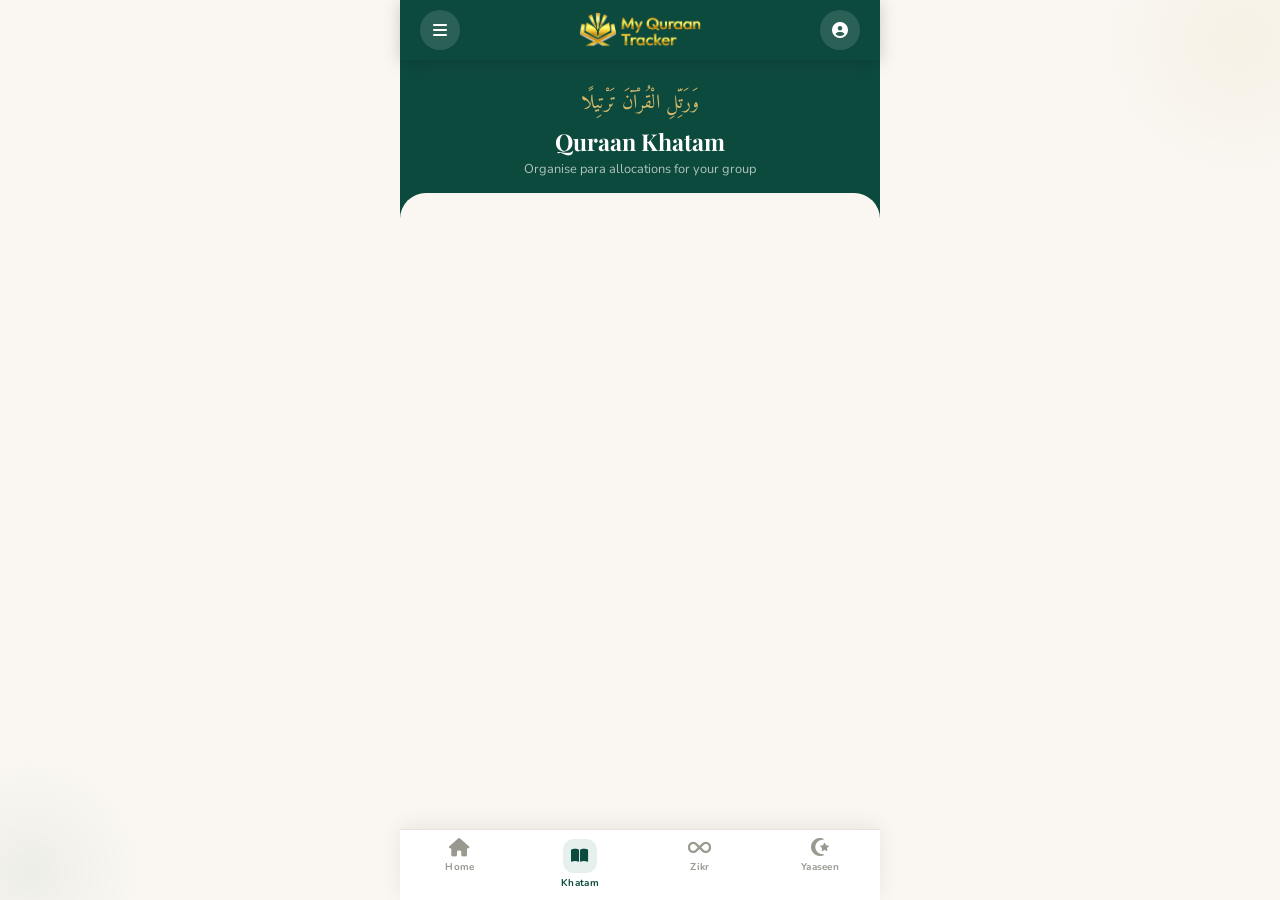
==== quraan.html @ 7904296d "logo change and corrected typos" ====
<!DOCTYPE html>
<html lang="en">
<head>
  <meta charset="UTF-8">
  <title>Quraan Khatam — My Quraan Tracker</title>
  <meta name="viewport" content="width=device-width, initial-scale=1.0, viewport-fit=cover">
  <link rel="stylesheet" href="https://cdnjs.cloudflare.com/ajax/libs/font-awesome/6.5.0/css/all.min.css">
  <link rel="stylesheet" href="style.css">
</head>
<body>

  <header class="app-header">
    <button class="header-btn" onclick="openDrawer()"><i class="fas fa-bars"></i></button>
    <a href="index.html" class="header-logo"><img src="MQT_logo.png" alt="My Quraan Tracker"></a>
    <button class="header-btn"><i class="fas fa-user-circle"></i></button>
  </header>

  <div class="drawer-overlay" id="overlay" onclick="closeDrawer()"></div>
  <nav class="drawer" id="drawer">
    <div class="drawer-head">
      <img src="myquraantracker_logo.png" alt="Logo">
      <button class="drawer-close" onclick="closeDrawer()"><i class="fas fa-times"></i></button>
    </div>
    <div class="drawer-nav">
      <a href="index.html"><span class="nav-icon"><i class="fas fa-home"></i></span> Home</a>
      <a href="quraan.html" class="active"><span class="nav-icon"><i class="fas fa-book-open"></i></span> Quraan Khatam</a>
      <a href="zikr.html"><span class="nav-icon"><i class="fas fa-infinity"></i></span> Zikr Counter</a>
      <a href="yaaseencounts.html"><span class="nav-icon"><i class="fas fa-star-and-crescent"></i></span> Yaaseen Counter</a>
    </div>
    <div class="drawer-footer">For the pleasure of Allah<br>By Olideen Technologies</div>
  </nav>

  <!-- PAGE HERO -->
  <div class="page-hero">
    <div class="page-hero-arabic">وَرَتِّلِ الْقُرْآنَ تَرْتِيلًا</div>
    <h1>Quraan Khatam</h1>
    <p>Organise para allocations for your group</p>
  </div>

  <!-- FORM: Create / Join (shown when no code) -->
  <div id="KhatamFormSection" class="page-body" style="display:none">
    <div class="card fade-up">
      <div class="card-stripe"></div>
      <div class="card-body">
        <div class="card-icon-row">
          <div class="card-icon teal"><i class="fas fa-plus-circle"></i></div>
          <div class="card-title">Start a New Khatam</div>
        </div>
        <p class="card-desc">Give your Khatam a name — for example "For Nani" or "Ramadan 2026" — then share the code with your group.</p>
        <input type="text" id="KhatamDescPage" class="field" placeholder="Name / intention…">
        <button class="btn btn-primary" onclick="createKhatamFromPage()"><i class="fas fa-plus"></i> Create Khatam</button>
        <div class="or-line">already have a code?</div>
        <div class="join-row">
          <input type="text" id="joinCodePage" class="field" placeholder="Enter code…" style="text-transform:uppercase;letter-spacing:0.1em;">
          <button class="btn btn-outline btn-sm" onclick="joinKhatamFromPage()">Join</button>
        </div>
      </div>
    </div>
  </div>

  <!-- Khatam VIEW (shown when code exists) -->
  <div id="KhatamView" class="page-body" style="display:none">

    <!-- Complete Banner -->
    <div id="KhatamComplete" class="success-banner fade-up" style="display:none">
      <div class="arabic">اَلْحَمْدُ لِلَّه</div>
      <h3>Khatam Complete! 🤲</h3>
      <p>May Allah accept it from everyone. Ameen.</p>
    </div>

    <!-- Share Code -->
    <div class="share-box fade-up">
      <div>
        <div style="font-size:0.7rem;font-weight:700;color:var(--text-soft);text-transform:uppercase;letter-spacing:0.08em;margin-bottom:0.2rem;">Share Code</div>
        <div class="share-code" id="KhatamCodeDisplay">------</div>
      </div>
      <button class="copy-btn" onclick="doCopy()">Copy</button>
    </div>

    <!-- Khatam Title -->
    <div class="card fade-up">
      <div class="card-stripe"></div>
      <div class="card-body" style="padding:1rem 1.4rem;">
        <div style="font-size:0.7rem;font-weight:700;color:var(--text-soft);text-transform:uppercase;letter-spacing:0.08em;">Khatam For</div>
        <div id="KhatamTitle" style="font-family:'Playfair Display',serif;font-size:1.25rem;font-weight:700;color:var(--teal);margin:0.2rem 0 0.75rem;"></div>
        <div class="progress-wrap">
          <div class="progress-fill" id="progressFill" style="width:0%"></div>
        </div>
        <div class="progress-meta">
          <span id="progressText">0 of 30 paras done</span>
          <span id="progressPct">0%</span>
        </div>
      </div>
    </div>

    <!-- Your Name -->
    <div class="alert info">
      <i class="fas fa-circle-info"></i>
      <span>Enter your name below, then tap a <strong>green para</strong> to claim it. Once you've read it, tap <strong>Mark Done</strong>.</span>
    </div>
    <input type="text" id="yourName" class="field" placeholder="Your name (to claim a para)…">

    <!-- Paras -->
    <div class="section-label">30 Paras</div>
    <div class="paras-grid" id="parasGrid"></div>

  </div>

  <!-- BOTTOM NAV -->
  <nav class="bottom-nav">
    <a href="index.html"><i class="fas fa-home"></i> Home</a>
    <a href="quraan.html" class="active"><i class="fas fa-book-open"></i> Khatam</a>
    <a href="zikr.html"><i class="fas fa-infinity"></i> Zikr</a>
    <a href="yaaseencounts.html"><i class="fas fa-star-and-crescent"></i> Yaaseen</a>
  </nav>

  <script src="script.js"></script>
  <script>
    function openDrawer()  { document.getElementById('drawer').classList.add('open'); document.getElementById('overlay').classList.add('open'); }
    function closeDrawer() { document.getElementById('drawer').classList.remove('open'); document.getElementById('overlay').classList.remove('open'); }

    function doCopy() {
      const code = document.getElementById('KhatamCodeDisplay').textContent;
      navigator.clipboard.writeText(code);
      const btn = document.querySelector('.copy-btn');
      btn.textContent = '✓ Copied'; setTimeout(() => btn.textContent = 'Copy', 1800);
    }

    window.addEventListener('DOMContentLoaded', initKhatamPage);
  </script>
</body>
</html>
---- style.css ----
/* ============================================================
   MY QURAAN TRACKER — style.css
   Mobile-first · Soft & Elegant · Card-based
   Brand: Deep Teal #0D4A3E + Gold #C9A84C + Warm Cream #FAF7F2
   ============================================================ */

@import url('https://fonts.googleapis.com/css2?family=Playfair+Display:ital,wght@0,400;0,600;0,700;1,400&family=Nunito:wght@400;500;600;700&family=Amiri:wght@400;700&display=swap');

:root {
  --teal:         #0D4A3E;
  --teal-mid:     #1A6B58;
  --teal-soft:    #E6F0ED;
  --gold:         #C9A84C;
  --gold-warm:    #D4B86A;
  --gold-soft:    #F7F0DC;
  --gold-dark:    #9A7A2E;
  --cream:        #FAF7F2;
  --cream-dark:   #F0EBE1;
  --white:        #FFFFFF;
  --text:         #1A1A1A;
  --text-mid:     #555550;
  --text-soft:    #999990;
  --border:       #E8E2D9;
  --shadow-sm:    0 2px 12px rgba(13,74,62,0.08);
  --shadow-md:    0 6px 24px rgba(13,74,62,0.12);
  --radius-sm:    12px;
  --radius-md:    20px;
  --radius-lg:    28px;
}

*, *::before, *::after { box-sizing: border-box; margin: 0; padding: 0; }
html { font-size: 16px; -webkit-text-size-adjust: 100%; }

body {
  font-family: 'Nunito', sans-serif;
  background: var(--cream);
  color: var(--text);
  min-height: 100vh;
  max-width: 480px;
  margin: 0 auto;
  overflow-x: hidden;
}

/* decorative glow blobs */
body::before {
  content: '';
  position: fixed; top: -100px; right: -100px;
  width: 280px; height: 280px; border-radius: 50%;
  background: radial-gradient(circle, rgba(201,168,76,0.07) 0%, transparent 70%);
  pointer-events: none; z-index: 0;
}
body::after {
  content: '';
  position: fixed; bottom: -80px; left: -80px;
  width: 220px; height: 220px; border-radius: 50%;
  background: radial-gradient(circle, rgba(13,74,62,0.05) 0%, transparent 70%);
  pointer-events: none; z-index: 0;
}

/* ── HEADER ── */
.app-header {
  position: sticky; top: 0; z-index: 100;
  background: var(--teal);
  display: flex; align-items: center; justify-content: space-between;
  padding: 0 1.25rem; height: 60px;
  box-shadow: 0 2px 16px rgba(0,0,0,0.18);
}
.header-logo img { height: 36px; object-fit: contain; display: block; }
.header-btn {
  background: rgba(255,255,255,0.12); border: none; color: white;
  width: 40px; height: 40px; border-radius: 50%;
  display: flex; align-items: center; justify-content: center;
  font-size: 1rem; cursor: pointer;
  -webkit-tap-highlight-color: transparent;
}
.header-btn:active { background: rgba(255,255,255,0.22); }

/* ── DRAWER ── */
.drawer-overlay {
  position: fixed; inset: 0; background: rgba(0,0,0,0.45);
  z-index: 200; opacity: 0; pointer-events: none; transition: opacity 0.3s;
}
.drawer-overlay.open { opacity: 1; pointer-events: all; }
.drawer {
  position: fixed; top: 0; left: -100%;
  width: 80%; max-width: 290px; height: 100%;
  background: var(--white); z-index: 300;
  transition: left 0.3s cubic-bezier(0.4,0,0.2,1);
  display: flex; flex-direction: column;
  box-shadow: 4px 0 32px rgba(0,0,0,0.18);
}
.drawer.open { left: 0; }
.drawer-head {
  background: var(--teal); padding: 1.25rem;
  display: flex; align-items: center; justify-content: space-between;
}
.drawer-head img { height: 40px; }
.drawer-close {
  background: rgba(255,255,255,0.15); border: none; color: white;
  width: 34px; height: 34px; border-radius: 50%;
  font-size: 0.95rem; cursor: pointer;
  display: flex; align-items: center; justify-content: center;
}
.drawer-nav { padding: 0.75rem 0; flex: 1; }
.drawer-nav a {
  display: flex; align-items: center; gap: 0.9rem;
  padding: 0.9rem 1.25rem; text-decoration: none;
  color: var(--text); font-size: 0.95rem; font-weight: 600;
  border-left: 3px solid transparent; transition: all 0.2s;
}
.drawer-nav a:active, .drawer-nav a.active {
  background: var(--teal-soft); border-left-color: var(--teal); color: var(--teal);
}
.drawer-nav .nav-icon {
  width: 38px; height: 38px; border-radius: 11px;
  background: var(--cream); display: flex; align-items: center; justify-content: center;
  font-size: 1rem; color: var(--teal);
}
.drawer-footer {
  padding: 1rem 1.25rem; font-size: 0.72rem;
  color: var(--text-soft); border-top: 1px solid var(--border);
}

/* ── HERO ── */
.hero-banner {
  background: linear-gradient(160deg, var(--teal) 0%, #1B7060 100%);
  padding: 2rem 1.5rem 2.75rem; text-align: center; position: relative; overflow: hidden;
}
.hero-banner::after {
  content: ''; position: absolute; bottom: -1px; left: 0; right: 0;
  height: 30px; background: var(--cream); border-radius: 30px 30px 0 0;
}
.hero-arabic {
  font-family: 'Amiri', serif; font-size: 1.45rem;
  color: var(--gold-warm); margin-bottom: 0.7rem; line-height: 1.8;
}
.hero-title {
  font-family: 'Playfair Display', serif; font-size: 1.8rem; font-weight: 700;
  color: white; line-height: 1.2; margin-bottom: 0.5rem;
}
.hero-title em { font-style: italic; color: var(--gold-warm); }
.hero-sub { font-size: 0.85rem; color: rgba(255,255,255,0.7); line-height: 1.6; }

/* ── PAGE BODY ── */
.page-body { padding: 1.5rem 1.25rem 6rem; position: relative; z-index: 1; }

/* ── SECTION LABEL ── */
.section-label {
  font-size: 0.68rem; font-weight: 700; letter-spacing: 0.12em;
  text-transform: uppercase; color: var(--text-soft);
  margin-bottom: 0.7rem; margin-top: 1.75rem; padding-left: 0.2rem;
}

/* ── CARDS ── */
.card {
  background: var(--white); border-radius: var(--radius-lg);
  box-shadow: var(--shadow-sm); overflow: hidden; margin-bottom: 1rem;
  transition: box-shadow 0.25s, transform 0.15s;
  -webkit-tap-highlight-color: transparent; position: relative;
}
.card:active { transform: scale(0.985); }
.card-stripe { height: 5px; background: linear-gradient(90deg, var(--teal), var(--teal-mid)); }
.card-stripe.gold { background: linear-gradient(90deg, var(--gold-dark), var(--gold)); }
.card-body { padding: 1.4rem; }

.card-icon-row { display: flex; align-items: center; gap: 0.9rem; margin-bottom: 0.9rem; }
.card-icon {
  width: 50px; height: 50px; border-radius: 15px;
  display: flex; align-items: center; justify-content: center;
  font-size: 1.3rem; flex-shrink: 0;
}
.card-icon.teal { background: var(--teal-soft); color: var(--teal); }
.card-icon.gold  { background: var(--gold-soft); color: var(--gold-dark); }

.card-title {
  font-family: 'Playfair Display', serif; font-size: 1.2rem; font-weight: 700;
  color: var(--teal); line-height: 1.2;
}
.card-title.gold-text { color: var(--gold-dark); }
.card-desc { font-size: 0.85rem; color: var(--text-mid); line-height: 1.6; margin-bottom: 1.1rem; }

/* ── INPUTS ── */
.field {
  width: 100%; padding: 0.9rem 1.1rem;
  border: 1.5px solid var(--border); border-radius: var(--radius-sm);
  font-family: 'Nunito', sans-serif; font-size: 1rem; color: var(--text);
  background: var(--cream); outline: none;
  transition: border-color 0.2s, box-shadow 0.2s;
  margin-bottom: 0.75rem; -webkit-appearance: none;
}
.field:focus { border-color: var(--teal); box-shadow: 0 0 0 3px rgba(13,74,62,0.1); background: white; }
.field::placeholder { color: var(--text-soft); }

/* ── BUTTONS ── */
.btn {
  display: flex; align-items: center; justify-content: center; gap: 0.5rem;
  width: 100%; padding: 1rem; border: none; border-radius: var(--radius-sm);
  font-family: 'Nunito', sans-serif; font-size: 1rem; font-weight: 700;
  cursor: pointer; transition: transform 0.12s, filter 0.2s;
  -webkit-tap-highlight-color: transparent; text-decoration: none; text-align: center;
}
.btn:active { transform: scale(0.96); }
.btn-primary { background: linear-gradient(135deg, var(--teal), var(--teal-mid)); color: white; box-shadow: 0 4px 16px rgba(13,74,62,0.28); }
.btn-gold    { background: linear-gradient(135deg, var(--gold-dark), var(--gold)); color: white; box-shadow: 0 4px 16px rgba(201,168,76,0.32); }
.btn-outline { background: transparent; color: var(--teal); border: 2px solid var(--teal); }
.btn-outline:active { background: var(--teal-soft); }
.btn-ghost   { background: var(--cream-dark); color: var(--text-mid); font-weight: 600; }
.btn-sm      { padding: 0.65rem 1rem; font-size: 0.85rem; border-radius: 10px; width: auto; }

/* ── OR DIVIDER ── */
.or-line {
  display: flex; align-items: center; gap: 0.75rem;
  margin: 0.9rem 0; color: var(--text-soft); font-size: 0.78rem; font-weight: 600;
}
.or-line::before, .or-line::after { content: ''; flex: 1; height: 1px; background: var(--border); }

/* ── JOIN ROW ── */
.join-row { display: flex; gap: 0.6rem; align-items: center; }
.join-row .field { margin-bottom: 0; flex: 1; }
.join-row .btn   { width: auto; padding: 0.9rem 1.2rem; flex-shrink: 0; }

/* ── PROGRESS ── */
.progress-wrap {
  background: var(--cream-dark); border-radius: 99px; height: 10px; overflow: hidden; margin: 0.5rem 0;
}
.progress-fill {
  height: 100%; border-radius: 99px;
  background: linear-gradient(90deg, var(--teal), var(--teal-mid));
  transition: width 0.6s cubic-bezier(0.4,0,0.2,1);
}
.progress-fill.gold { background: linear-gradient(90deg, var(--gold-dark), var(--gold)); }
.progress-meta {
  display: flex; justify-content: space-between;
  font-size: 0.76rem; color: var(--text-soft); margin-top: 0.3rem;
}

/* ── SHARE BOX ── */
.share-box {
  display: flex; align-items: center; gap: 0.75rem;
  background: var(--teal-soft); border-radius: var(--radius-sm);
  padding: 0.85rem 1rem; margin-bottom: 1rem;
}
.share-code {
  font-family: 'Playfair Display', serif; font-size: 1.55rem; font-weight: 700;
  color: var(--teal); letter-spacing: 0.15em; flex: 1;
}
.copy-btn {
  background: var(--teal); color: white; border: none;
  border-radius: 10px; padding: 0.45rem 0.9rem;
  font-family: 'Nunito', sans-serif; font-size: 0.8rem; font-weight: 700;
  cursor: pointer; white-space: nowrap;
}
.copy-btn:active { filter: brightness(0.85); }

/* ── PARAS GRID ── */
.paras-grid { display: grid; grid-template-columns: repeat(3, 1fr); gap: 0.55rem; margin-top: 0.5rem; }
.para-tile {
  background: var(--white); border-radius: var(--radius-sm); padding: 0.75rem 0.4rem;
  text-align: center; border: 2px solid var(--border);
  transition: all 0.18s; cursor: pointer; -webkit-tap-highlight-color: transparent;
}
.para-tile.available:active { transform: scale(0.93); }
.para-tile.assigned  { border-color: var(--gold);  background: var(--gold-soft); }
.para-tile.completed { border-color: var(--teal);  background: var(--teal-soft); }
.para-tile.unavailable { cursor: default; }
.para-num  { font-family: 'Playfair Display', serif; font-size: 1.35rem; font-weight: 700; color: var(--teal); display: block; line-height: 1; }
.para-name { font-size: 0.56rem; color: var(--text-soft); display: block; margin-top: 0.15rem; line-height: 1.3; }
.para-who  { font-size: 0.63rem; font-weight: 700; color: var(--gold-dark); display: block; margin-top: 0.2rem; }
.para-tick { font-size: 0.85rem; color: var(--teal); display: block; margin-top: 0.15rem; }

/* ── TAP BUTTON ── */
.tap-zone { display: flex; flex-direction: column; align-items: center; padding: 1.25rem 0 1rem; }
.tap-circle {
  width: 136px; height: 136px; border-radius: 50%;
  background: linear-gradient(145deg, var(--teal-mid), var(--teal)); color: white; border: none;
  display: flex; flex-direction: column; align-items: center; justify-content: center;
  gap: 0.2rem; font-family: 'Nunito', sans-serif; font-size: 0.8rem; font-weight: 700;
  cursor: pointer; box-shadow: 0 8px 28px rgba(13,74,62,0.35);
  transition: transform 0.1s, box-shadow 0.1s; -webkit-tap-highlight-color: transparent;
  text-transform: uppercase; letter-spacing: 0.05em;
}
.tap-circle i { font-size: 2rem; }
.tap-circle:active { transform: scale(0.9); box-shadow: 0 4px 14px rgba(13,74,62,0.22); }
.tap-circle.gold-tap { background: linear-gradient(145deg, var(--gold), var(--gold-dark)); box-shadow: 0 8px 28px rgba(201,168,76,0.38); }
.tap-circle.gold-tap:active { box-shadow: 0 4px 14px rgba(201,168,76,0.22); }

.big-number {
  font-family: 'Playfair Display', serif; font-size: 4.5rem; font-weight: 700;
  color: var(--teal); line-height: 1; text-align: center; margin-bottom: 0.2rem;
}
.big-number.gold-num { color: var(--gold-dark); }

/* ── STAT PILLS ── */
.stat-row { display: grid; grid-template-columns: 1fr 1fr; gap: 0.75rem; margin: 0.9rem 0; }
.stat-pill { background: var(--cream-dark); border-radius: var(--radius-sm); padding: 0.85rem; text-align: center; }
.stat-pill.teal-pill { background: var(--teal-soft); }
.stat-pill.gold-pill  { background: var(--gold-soft); }
.stat-val { font-family: 'Playfair Display', serif; font-size: 1.55rem; font-weight: 700; color: var(--teal); display: block; }
.stat-val.gold-val { color: var(--gold-dark); }
.stat-lbl { font-size: 0.68rem; color: var(--text-soft); font-weight: 700; text-transform: uppercase; letter-spacing: 0.05em; }

/* ── CONTRIBUTIONS ── */
.contrib-item {
  display: flex; justify-content: space-between; align-items: center;
  padding: 0.8rem 0; border-bottom: 1px solid var(--border); font-size: 0.88rem;
}
.contrib-item:last-child { border-bottom: none; }
.contrib-name { font-weight: 700; color: var(--teal); }
.contrib-count {
  font-family: 'Playfair Display', serif; font-size: 1.05rem; font-weight: 700;
  color: var(--gold-dark); background: var(--gold-soft); padding: 0.18rem 0.7rem; border-radius: 99px;
}

/* ── SUCCESS BANNER ── */
.success-banner {
  background: linear-gradient(135deg, var(--teal), var(--teal-mid));
  border-radius: var(--radius-md); padding: 1.25rem 1.5rem; text-align: center; color: white; margin-bottom: 1rem;
}
.success-banner .arabic { font-family: 'Amiri', serif; font-size: 1.25rem; color: var(--gold-warm); }
.success-banner h3 { font-family: 'Playfair Display', serif; font-size: 1.05rem; margin: 0.25rem 0 0.15rem; }
.success-banner p  { font-size: 0.8rem; opacity: 0.8; }

/* ── PAGE HERO ── */
.page-hero {
  background: var(--teal); padding: 1.6rem 1.5rem 2.5rem;
  text-align: center; position: relative;
}
.page-hero::after {
  content: ''; position: absolute; bottom: -1px; left: 0; right: 0;
  height: 26px; background: var(--cream); border-radius: 26px 26px 0 0;
}
.page-hero-arabic { font-family: 'Amiri', serif; font-size: 1.25rem; color: var(--gold-warm); margin-bottom: 0.35rem; }
.page-hero h1 { font-family: 'Playfair Display', serif; font-size: 1.45rem; font-weight: 700; color: white; margin-bottom: 0.2rem; }
.page-hero p { font-size: 0.8rem; color: rgba(255,255,255,0.67); }

/* ── BOTTOM NAV ── */
.bottom-nav {
  position: fixed; bottom: 0; left: 50%; transform: translateX(-50%);
  width: 100%; max-width: 480px;
  background: white; border-top: 1px solid var(--border);
  display: flex; z-index: 90; box-shadow: 0 -4px 20px rgba(0,0,0,0.07);
  padding-bottom: env(safe-area-inset-bottom);
}
.bottom-nav a {
  flex: 1; display: flex; flex-direction: column; align-items: center;
  padding: 0.55rem 0.5rem 0.65rem; text-decoration: none;
  color: var(--text-soft); font-size: 0.62rem; font-weight: 700;
  gap: 0.18rem; -webkit-tap-highlight-color: transparent; letter-spacing: 0.03em;
}
.bottom-nav a i { font-size: 1.15rem; }
.bottom-nav a.active { color: var(--teal); }
.bottom-nav a.active i {
  background: var(--teal-soft); width: 34px; height: 34px;
  border-radius: 11px; display: flex; align-items: center; justify-content: center; font-size: 0.95rem;
}

/* ── Khatam LIST ROWS ── */
.Khatam-row {
  display: flex; align-items: center; gap: 0.9rem;
  padding: 1rem; background: var(--white); border-radius: var(--radius-md);
  box-shadow: var(--shadow-sm); margin-bottom: 0.75rem;
  text-decoration: none; color: inherit; -webkit-tap-highlight-color: transparent;
  transition: transform 0.15s;
}
.Khatam-row:active { transform: scale(0.97); }
.Khatam-row-icon {
  width: 46px; height: 46px; border-radius: 13px;
  background: var(--teal-soft); display: flex; align-items: center;
  justify-content: center; font-size: 1.2rem; color: var(--teal); flex-shrink: 0;
}
.Khatam-row-info { flex: 1; min-width: 0; }
.Khatam-row-name { font-weight: 700; color: var(--text); font-size: 0.92rem; white-space: nowrap; overflow: hidden; text-overflow: ellipsis; }
.Khatam-row-meta { font-size: 0.72rem; color: var(--text-soft); margin-top: 0.12rem; }
.Khatam-row-pct  { font-family: 'Playfair Display', serif; font-size: 1.05rem; font-weight: 700; color: var(--teal); flex-shrink: 0; }

/* ── ALERT ── */
.alert {
  border-radius: var(--radius-sm); padding: 0.8rem 1rem;
  font-size: 0.83rem; margin-bottom: 1rem;
  display: flex; gap: 0.6rem; align-items: flex-start; line-height: 1.5;
}
.alert i { margin-top: 0.1rem; flex-shrink: 0; }
.alert.info { background: var(--teal-soft); color: var(--teal); }
.alert.warn { background: var(--gold-soft); color: var(--gold-dark); }
.alert.done { background: #E6F4EA; color: #2D6A4F; }

/* ── EMPTY STATE ── */
.empty-state { text-align: center; padding: 2rem 1rem; color: var(--text-soft); }
.empty-state i { font-size: 2.2rem; margin-bottom: 0.6rem; color: var(--border); display: block; }
.empty-state p { font-size: 0.85rem; }

/* ── ANIMATIONS ── */
@keyframes fadeUp {
  from { opacity: 0; transform: translateY(16px); }
  to   { opacity: 1; transform: translateY(0); }
}
.fade-up   { animation: fadeUp 0.38s ease both; }
.fade-up-2 { animation: fadeUp 0.38s 0.08s ease both; }
.fade-up-3 { animation: fadeUp 0.38s 0.16s ease both; }

@keyframes pop {
  0%  { transform: scale(1); }
  40% { transform: scale(1.08); }
  100%{ transform: scale(1); }
}
.pop { animation: pop 0.22s ease; }

/* ── UTILITY ── */
.mt-1 { margin-top: 1rem; } .mt-2 { margin-top: 2rem; } .mb-1 { margin-bottom: 1rem; }
.text-center { text-align: center; } .text-soft { color: var(--text-soft); font-size: 0.83rem; }
.fw-bold { font-weight: 700; } .gold-text { color: var(--gold-dark); } .teal-text { color: var(--teal); }
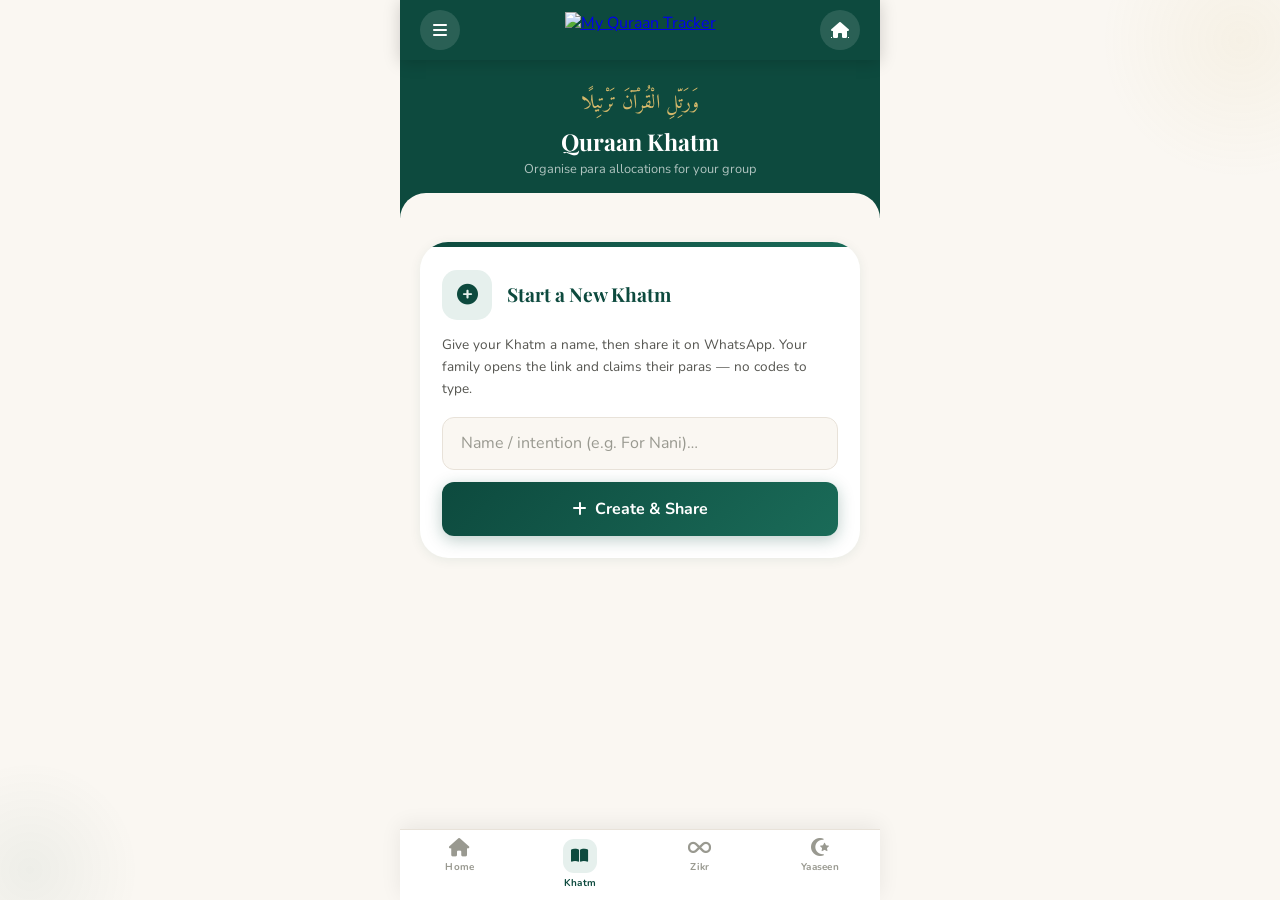
==== commit 5a2aac8f: "whatsapp link database" ====
--- a/quraan.html
+++ b/quraan.html
@@ -2,7 +2,7 @@
 <html lang="en">
 <head>
   <meta charset="UTF-8">
-  <title>Quraan Khatam — My Quraan Tracker</title>
+  <title>Quraan Khatm — My Quraan Tracker</title>
   <meta name="viewport" content="width=device-width, initial-scale=1.0, viewport-fit=cover">
   <link rel="stylesheet" href="https://cdnjs.cloudflare.com/ajax/libs/font-awesome/6.5.0/css/all.min.css">
   <link rel="stylesheet" href="style.css">
@@ -11,8 +11,8 @@
 
   <header class="app-header">
     <button class="header-btn" onclick="openDrawer()"><i class="fas fa-bars"></i></button>
-    <a href="index.html" class="header-logo"><img src="MQT_logo.png" alt="My Quraan Tracker"></a>
-    <button class="header-btn"><i class="fas fa-user-circle"></i></button>
+    <a href="index.html" class="header-logo"><img src="myquraantracker_logo.png" alt="My Quraan Tracker"></a>
+    <a href="index.html" class="header-btn"><i class="fas fa-home"></i></a>
   </header>
 
   <div class="drawer-overlay" id="overlay" onclick="closeDrawer()"></div>
@@ -23,66 +23,52 @@
     </div>
     <div class="drawer-nav">
       <a href="index.html"><span class="nav-icon"><i class="fas fa-home"></i></span> Home</a>
-      <a href="quraan.html" class="active"><span class="nav-icon"><i class="fas fa-book-open"></i></span> Quraan Khatam</a>
+      <a href="quraan.html" class="active"><span class="nav-icon"><i class="fas fa-book-open"></i></span> Quraan Khatm</a>
       <a href="zikr.html"><span class="nav-icon"><i class="fas fa-infinity"></i></span> Zikr Counter</a>
       <a href="yaaseencounts.html"><span class="nav-icon"><i class="fas fa-star-and-crescent"></i></span> Yaaseen Counter</a>
     </div>
     <div class="drawer-footer">For the pleasure of Allah<br>By Olideen Technologies</div>
   </nav>
 
-  <!-- PAGE HERO -->
   <div class="page-hero">
     <div class="page-hero-arabic">وَرَتِّلِ الْقُرْآنَ تَرْتِيلًا</div>
-    <h1>Quraan Khatam</h1>
+    <h1>Quraan Khatm</h1>
     <p>Organise para allocations for your group</p>
   </div>
 
-  <!-- FORM: Create / Join (shown when no code) -->
-  <div id="KhatamFormSection" class="page-body" style="display:none">
+  <!-- CREATE / OPEN FORM -->
+  <div id="khatmFormSection" class="page-body" style="display:none">
     <div class="card fade-up">
       <div class="card-stripe"></div>
       <div class="card-body">
         <div class="card-icon-row">
           <div class="card-icon teal"><i class="fas fa-plus-circle"></i></div>
-          <div class="card-title">Start a New Khatam</div>
+          <div class="card-title">Start a New Khatm</div>
         </div>
-        <p class="card-desc">Give your Khatam a name — for example "For Nani" or "Ramadan 2026" — then share the code with your group.</p>
-        <input type="text" id="KhatamDescPage" class="field" placeholder="Name / intention…">
-        <button class="btn btn-primary" onclick="createKhatamFromPage()"><i class="fas fa-plus"></i> Create Khatam</button>
-        <div class="or-line">already have a code?</div>
-        <div class="join-row">
-          <input type="text" id="joinCodePage" class="field" placeholder="Enter code…" style="text-transform:uppercase;letter-spacing:0.1em;">
-          <button class="btn btn-outline btn-sm" onclick="joinKhatamFromPage()">Join</button>
-        </div>
+        <p class="card-desc">Give your Khatm a name, then share it on WhatsApp. Your family opens the link and claims their paras — no codes to type.</p>
+        <input type="text" id="khatmDescPage" class="field" placeholder="Name / intention (e.g. For Nani)…">
+        <button class="btn btn-primary" onclick="createKhatmFromPage()"><i class="fas fa-plus"></i> Create & Share</button>
       </div>
     </div>
   </div>
 
-  <!-- Khatam VIEW (shown when code exists) -->
-  <div id="KhatamView" class="page-body" style="display:none">
+  <!-- KHATM VIEW -->
+  <div id="khatmView" class="page-body" style="display:none">
 
     <!-- Complete Banner -->
-    <div id="KhatamComplete" class="success-banner fade-up" style="display:none">
+    <div id="khatmComplete" class="success-banner fade-up" style="display:none">
       <div class="arabic">اَلْحَمْدُ لِلَّه</div>
-      <h3>Khatam Complete! 🤲</h3>
+      <h3>Khatm Complete! 🤲</h3>
       <p>May Allah accept it from everyone. Ameen.</p>
     </div>
 
-    <!-- Share Code -->
-    <div class="share-box fade-up">
-      <div>
-        <div style="font-size:0.7rem;font-weight:700;color:var(--text-soft);text-transform:uppercase;letter-spacing:0.08em;margin-bottom:0.2rem;">Share Code</div>
-        <div class="share-code" id="KhatamCodeDisplay">------</div>
-      </div>
-      <button class="copy-btn" onclick="doCopy()">Copy</button>
-    </div>
-
-    <!-- Khatam Title -->
+    <!-- Khatm info + share -->
     <div class="card fade-up">
       <div class="card-stripe"></div>
-      <div class="card-body" style="padding:1rem 1.4rem;">
-        <div style="font-size:0.7rem;font-weight:700;color:var(--text-soft);text-transform:uppercase;letter-spacing:0.08em;">Khatam For</div>
-        <div id="KhatamTitle" style="font-family:'Playfair Display',serif;font-size:1.25rem;font-weight:700;color:var(--teal);margin:0.2rem 0 0.75rem;"></div>
+      <div class="card-body">
+        <div style="font-size:0.68rem;font-weight:700;color:var(--text-soft);text-transform:uppercase;letter-spacing:0.08em;margin-bottom:0.2rem;">Khatm For</div>
+        <div id="khatmTitle" style="font-family:'Playfair Display',serif;font-size:1.25rem;font-weight:700;color:var(--teal);margin-bottom:0.85rem;"></div>
+
         <div class="progress-wrap">
           <div class="progress-fill" id="progressFill" style="width:0%"></div>
         </div>
@@ -90,43 +76,51 @@
           <span id="progressText">0 of 30 paras done</span>
           <span id="progressPct">0%</span>
         </div>
+
+        <!-- WhatsApp share -->
+        <div style="display:flex;gap:0.6rem;margin-top:1rem;">
+          <button class="btn btn-primary" style="flex:1;background:#25D366;" onclick="shareKhatmWhatsApp()">
+            <i class="fab fa-whatsapp"></i> Share on WhatsApp
+          </button>
+          <button id="copyLinkBtn" class="btn btn-ghost btn-sm" onclick="copyKhatmLink()" style="flex-shrink:0;">
+            Copy Link
+          </button>
+        </div>
+        <p style="font-size:0.73rem;color:var(--text-soft);margin-top:0.5rem;text-align:center;">
+          After updating the Khatm, share again so everyone sees the latest version.
+        </p>
       </div>
     </div>
 
-    <!-- Your Name -->
+    <!-- Name input -->
     <div class="alert info">
       <i class="fas fa-circle-info"></i>
-      <span>Enter your name below, then tap a <strong>green para</strong> to claim it. Once you've read it, tap <strong>Mark Done</strong>.</span>
+      <span>Enter your name, then tap a <strong>green para</strong> to claim it. Once done, tap it again to mark complete.</span>
     </div>
-    <input type="text" id="yourName" class="field" placeholder="Your name (to claim a para)…">
+    <input type="text" id="yourName" class="field" placeholder="Your name…">
 
-    <!-- Paras -->
-    <div class="section-label">30 Paras</div>
+    <div class="section-label">30 Paras — tap to claim yours</div>
     <div class="paras-grid" id="parasGrid"></div>
+
+    <!-- Share update button at bottom -->
+    <div style="margin-top:1.5rem;">
+      <button class="btn" style="background:#25D366;color:white;" onclick="shareKhatmWhatsApp()">
+        <i class="fab fa-whatsapp"></i> Share Updated Khatm
+      </button>
+    </div>
 
   </div>
 
-  <!-- BOTTOM NAV -->
   <nav class="bottom-nav">
     <a href="index.html"><i class="fas fa-home"></i> Home</a>
-    <a href="quraan.html" class="active"><i class="fas fa-book-open"></i> Khatam</a>
+    <a href="quraan.html" class="active"><i class="fas fa-book-open"></i> Khatm</a>
     <a href="zikr.html"><i class="fas fa-infinity"></i> Zikr</a>
     <a href="yaaseencounts.html"><i class="fas fa-star-and-crescent"></i> Yaaseen</a>
   </nav>
 
   <script src="script.js"></script>
   <script>
-    function openDrawer()  { document.getElementById('drawer').classList.add('open'); document.getElementById('overlay').classList.add('open'); }
-    function closeDrawer() { document.getElementById('drawer').classList.remove('open'); document.getElementById('overlay').classList.remove('open'); }
-
-    function doCopy() {
-      const code = document.getElementById('KhatamCodeDisplay').textContent;
-      navigator.clipboard.writeText(code);
-      const btn = document.querySelector('.copy-btn');
-      btn.textContent = '✓ Copied'; setTimeout(() => btn.textContent = 'Copy', 1800);
-    }
-
-    window.addEventListener('DOMContentLoaded', initKhatamPage);
+    window.addEventListener('DOMContentLoaded', initKhatmPage);
   </script>
 </body>
 </html>
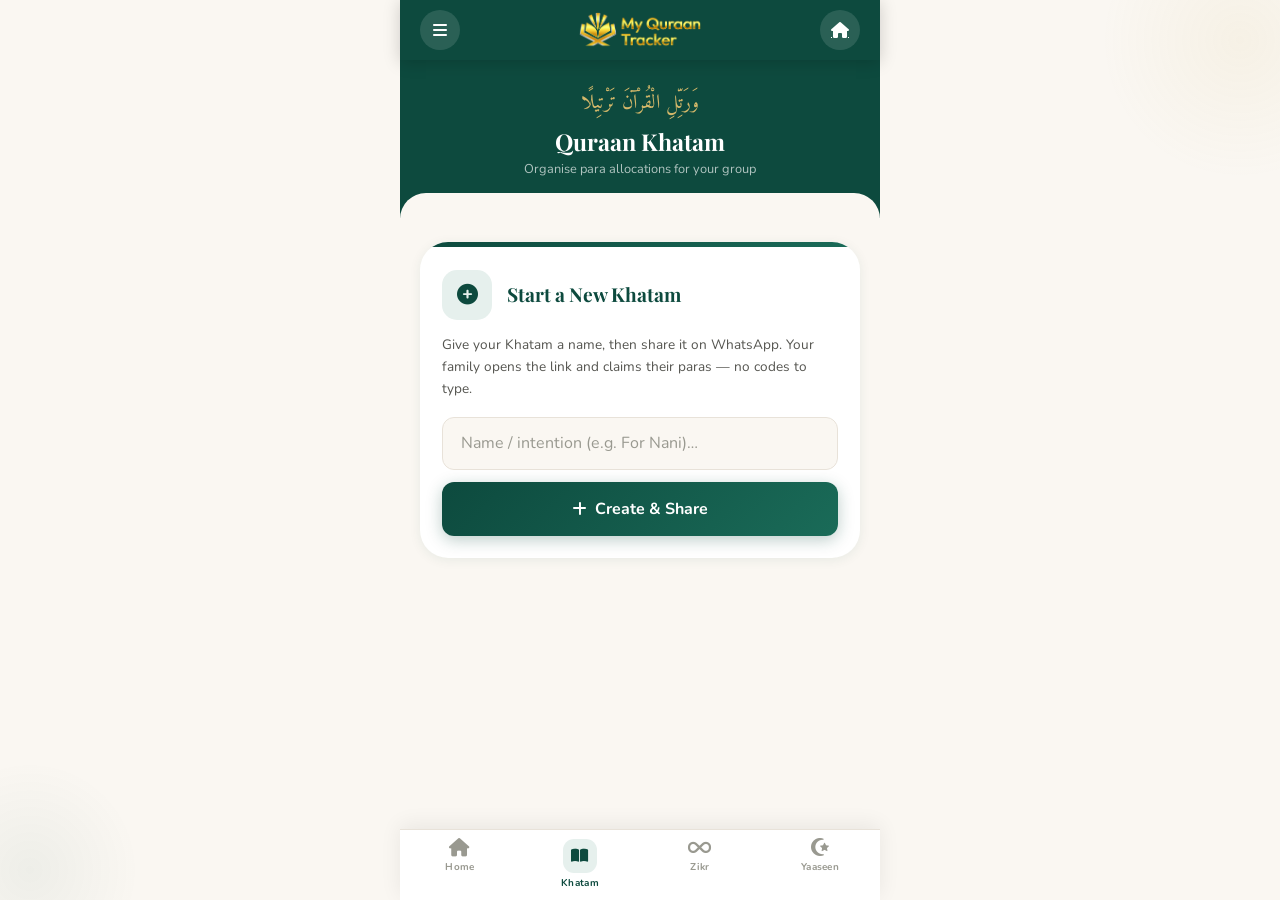
==== commit ab592a67: "typos corrected" ====
--- a/quraan.html
+++ b/quraan.html
@@ -2,7 +2,7 @@
 <html lang="en">
 <head>
   <meta charset="UTF-8">
-  <title>Quraan Khatm — My Quraan Tracker</title>
+  <title>Quraan Khatam — My Quraan Tracker</title>
   <meta name="viewport" content="width=device-width, initial-scale=1.0, viewport-fit=cover">
   <link rel="stylesheet" href="https://cdnjs.cloudflare.com/ajax/libs/font-awesome/6.5.0/css/all.min.css">
   <link rel="stylesheet" href="style.css">
@@ -11,19 +11,19 @@
 
   <header class="app-header">
     <button class="header-btn" onclick="openDrawer()"><i class="fas fa-bars"></i></button>
-    <a href="index.html" class="header-logo"><img src="myquraantracker_logo.png" alt="My Quraan Tracker"></a>
+    <a href="index.html" class="header-logo"><img src="MQT_logo.png" alt="My Quraan Tracker"></a>
     <a href="index.html" class="header-btn"><i class="fas fa-home"></i></a>
   </header>
 
   <div class="drawer-overlay" id="overlay" onclick="closeDrawer()"></div>
   <nav class="drawer" id="drawer">
     <div class="drawer-head">
-      <img src="myquraantracker_logo.png" alt="Logo">
+      <img src="MQT_logo.png" alt="Logo">
       <button class="drawer-close" onclick="closeDrawer()"><i class="fas fa-times"></i></button>
     </div>
     <div class="drawer-nav">
       <a href="index.html"><span class="nav-icon"><i class="fas fa-home"></i></span> Home</a>
-      <a href="quraan.html" class="active"><span class="nav-icon"><i class="fas fa-book-open"></i></span> Quraan Khatm</a>
+      <a href="quraan.html" class="active"><span class="nav-icon"><i class="fas fa-book-open"></i></span> Quraan Khatam</a>
       <a href="zikr.html"><span class="nav-icon"><i class="fas fa-infinity"></i></span> Zikr Counter</a>
       <a href="yaaseencounts.html"><span class="nav-icon"><i class="fas fa-star-and-crescent"></i></span> Yaaseen Counter</a>
     </div>
@@ -32,42 +32,42 @@
 
   <div class="page-hero">
     <div class="page-hero-arabic">وَرَتِّلِ الْقُرْآنَ تَرْتِيلًا</div>
-    <h1>Quraan Khatm</h1>
+    <h1>Quraan Khatam</h1>
     <p>Organise para allocations for your group</p>
   </div>
 
   <!-- CREATE / OPEN FORM -->
-  <div id="khatmFormSection" class="page-body" style="display:none">
+  <div id="KhatamFormSection" class="page-body" style="display:none">
     <div class="card fade-up">
       <div class="card-stripe"></div>
       <div class="card-body">
         <div class="card-icon-row">
           <div class="card-icon teal"><i class="fas fa-plus-circle"></i></div>
-          <div class="card-title">Start a New Khatm</div>
+          <div class="card-title">Start a New Khatam</div>
         </div>
-        <p class="card-desc">Give your Khatm a name, then share it on WhatsApp. Your family opens the link and claims their paras — no codes to type.</p>
-        <input type="text" id="khatmDescPage" class="field" placeholder="Name / intention (e.g. For Nani)…">
-        <button class="btn btn-primary" onclick="createKhatmFromPage()"><i class="fas fa-plus"></i> Create & Share</button>
+        <p class="card-desc">Give your Khatam a name, then share it on WhatsApp. Your family opens the link and claims their paras — no codes to type.</p>
+        <input type="text" id="KhatamDescPage" class="field" placeholder="Name / intention (e.g. For Nani)…">
+        <button class="btn btn-primary" onclick="createKhatamFromPage()"><i class="fas fa-plus"></i> Create & Share</button>
       </div>
     </div>
   </div>
 
-  <!-- KHATM VIEW -->
-  <div id="khatmView" class="page-body" style="display:none">
+  <!-- Khatam VIEW -->
+  <div id="KhatamView" class="page-body" style="display:none">
 
     <!-- Complete Banner -->
-    <div id="khatmComplete" class="success-banner fade-up" style="display:none">
+    <div id="KhatamComplete" class="success-banner fade-up" style="display:none">
       <div class="arabic">اَلْحَمْدُ لِلَّه</div>
-      <h3>Khatm Complete! 🤲</h3>
+      <h3>Khatam Complete! 🤲</h3>
       <p>May Allah accept it from everyone. Ameen.</p>
     </div>
 
-    <!-- Khatm info + share -->
+    <!-- Khatam info + share -->
     <div class="card fade-up">
       <div class="card-stripe"></div>
       <div class="card-body">
-        <div style="font-size:0.68rem;font-weight:700;color:var(--text-soft);text-transform:uppercase;letter-spacing:0.08em;margin-bottom:0.2rem;">Khatm For</div>
-        <div id="khatmTitle" style="font-family:'Playfair Display',serif;font-size:1.25rem;font-weight:700;color:var(--teal);margin-bottom:0.85rem;"></div>
+        <div style="font-size:0.68rem;font-weight:700;color:var(--text-soft);text-transform:uppercase;letter-spacing:0.08em;margin-bottom:0.2rem;">Khatam For</div>
+        <div id="KhatamTitle" style="font-family:'Playfair Display',serif;font-size:1.25rem;font-weight:700;color:var(--teal);margin-bottom:0.85rem;"></div>
 
         <div class="progress-wrap">
           <div class="progress-fill" id="progressFill" style="width:0%"></div>
@@ -79,15 +79,15 @@
 
         <!-- WhatsApp share -->
         <div style="display:flex;gap:0.6rem;margin-top:1rem;">
-          <button class="btn btn-primary" style="flex:1;background:#25D366;" onclick="shareKhatmWhatsApp()">
+          <button class="btn btn-primary" style="flex:1;background:#25D366;" onclick="shareKhatamWhatsApp()">
             <i class="fab fa-whatsapp"></i> Share on WhatsApp
           </button>
-          <button id="copyLinkBtn" class="btn btn-ghost btn-sm" onclick="copyKhatmLink()" style="flex-shrink:0;">
+          <button id="copyLinkBtn" class="btn btn-ghost btn-sm" onclick="copyKhatamLink()" style="flex-shrink:0;">
             Copy Link
           </button>
         </div>
         <p style="font-size:0.73rem;color:var(--text-soft);margin-top:0.5rem;text-align:center;">
-          After updating the Khatm, share again so everyone sees the latest version.
+          After updating the Khatam, share again so everyone sees the latest version.
         </p>
       </div>
     </div>
@@ -104,8 +104,8 @@
 
     <!-- Share update button at bottom -->
     <div style="margin-top:1.5rem;">
-      <button class="btn" style="background:#25D366;color:white;" onclick="shareKhatmWhatsApp()">
-        <i class="fab fa-whatsapp"></i> Share Updated Khatm
+      <button class="btn" style="background:#25D366;color:white;" onclick="shareKhatamWhatsApp()">
+        <i class="fab fa-whatsapp"></i> Share Updated Khatam
       </button>
     </div>
 
@@ -113,14 +113,14 @@
 
   <nav class="bottom-nav">
     <a href="index.html"><i class="fas fa-home"></i> Home</a>
-    <a href="quraan.html" class="active"><i class="fas fa-book-open"></i> Khatm</a>
+    <a href="quraan.html" class="active"><i class="fas fa-book-open"></i> Khatam</a>
     <a href="zikr.html"><i class="fas fa-infinity"></i> Zikr</a>
     <a href="yaaseencounts.html"><i class="fas fa-star-and-crescent"></i> Yaaseen</a>
   </nav>
 
   <script src="script.js"></script>
   <script>
-    window.addEventListener('DOMContentLoaded', initKhatmPage);
+    window.addEventListener('DOMContentLoaded', initKhatamPage);
   </script>
 </body>
 </html>
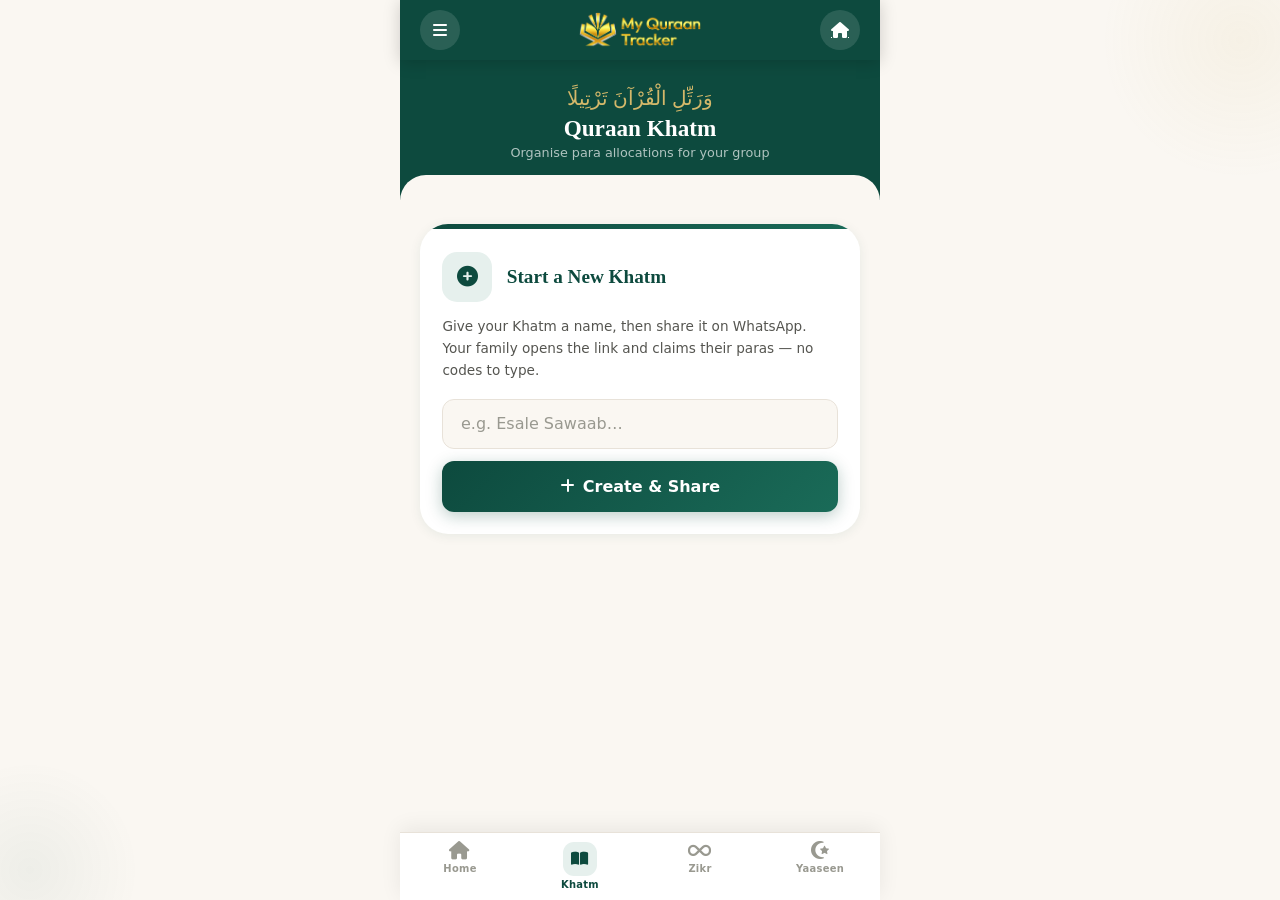
==== commit 1f268653: "bug fixes" ====
--- a/quraan.html
+++ b/quraan.html
@@ -2,8 +2,8 @@
 <html lang="en">
 <head>
   <meta charset="UTF-8">
-  <title>Quraan Khatam — My Quraan Tracker</title>
-  <meta name="viewport" content="width=device-width, initial-scale=1.0, viewport-fit=cover">
+  <title>Quraan Khatm — My Quraan Tracker</title>
+  <meta name="viewport" content="width=device-width, initial-scale=1.0, maximum-scale=1.0, user-scalable=no, viewport-fit=cover">
   <link rel="stylesheet" href="https://cdnjs.cloudflare.com/ajax/libs/font-awesome/6.5.0/css/all.min.css">
   <link rel="stylesheet" href="style.css">
 </head>
@@ -23,7 +23,7 @@
     </div>
     <div class="drawer-nav">
       <a href="index.html"><span class="nav-icon"><i class="fas fa-home"></i></span> Home</a>
-      <a href="quraan.html" class="active"><span class="nav-icon"><i class="fas fa-book-open"></i></span> Quraan Khatam</a>
+      <a href="quraan.html" class="active"><span class="nav-icon"><i class="fas fa-book-open"></i></span> Quraan Khatm</a>
       <a href="zikr.html"><span class="nav-icon"><i class="fas fa-infinity"></i></span> Zikr Counter</a>
       <a href="yaaseencounts.html"><span class="nav-icon"><i class="fas fa-star-and-crescent"></i></span> Yaaseen Counter</a>
     </div>
@@ -32,42 +32,42 @@
 
   <div class="page-hero">
     <div class="page-hero-arabic">وَرَتِّلِ الْقُرْآنَ تَرْتِيلًا</div>
-    <h1>Quraan Khatam</h1>
+    <h1>Quraan Khatm</h1>
     <p>Organise para allocations for your group</p>
   </div>
 
   <!-- CREATE / OPEN FORM -->
-  <div id="KhatamFormSection" class="page-body" style="display:none">
+  <div id="khatmFormSection" class="page-body" style="display:none">
     <div class="card fade-up">
       <div class="card-stripe"></div>
       <div class="card-body">
         <div class="card-icon-row">
           <div class="card-icon teal"><i class="fas fa-plus-circle"></i></div>
-          <div class="card-title">Start a New Khatam</div>
+          <div class="card-title">Start a New Khatm</div>
         </div>
-        <p class="card-desc">Give your Khatam a name, then share it on WhatsApp. Your family opens the link and claims their paras — no codes to type.</p>
-        <input type="text" id="KhatamDescPage" class="field" placeholder="Name / intention (e.g. For Nani)…">
-        <button class="btn btn-primary" onclick="createKhatamFromPage()"><i class="fas fa-plus"></i> Create & Share</button>
+        <p class="card-desc">Give your Khatm a name, then share it on WhatsApp. Your family opens the link and claims their paras — no codes to type.</p>
+        <input type="text" id="khatmDescPage" class="field" placeholder="e.g. Esale Sawaab…">
+        <button class="btn btn-primary" onclick="createKhatmFromPage()"><i class="fas fa-plus"></i> Create & Share</button>
       </div>
     </div>
   </div>
 
-  <!-- Khatam VIEW -->
-  <div id="KhatamView" class="page-body" style="display:none">
+  <!-- KHATM VIEW -->
+  <div id="khatmView" class="page-body" style="display:none">
 
     <!-- Complete Banner -->
-    <div id="KhatamComplete" class="success-banner fade-up" style="display:none">
+    <div id="khatmComplete" class="success-banner fade-up" style="display:none">
       <div class="arabic">اَلْحَمْدُ لِلَّه</div>
-      <h3>Khatam Complete! 🤲</h3>
+      <h3>Khatm Complete! 🤲</h3>
       <p>May Allah accept it from everyone. Ameen.</p>
     </div>
 
-    <!-- Khatam info + share -->
+    <!-- Khatm info + share -->
     <div class="card fade-up">
       <div class="card-stripe"></div>
       <div class="card-body">
-        <div style="font-size:0.68rem;font-weight:700;color:var(--text-soft);text-transform:uppercase;letter-spacing:0.08em;margin-bottom:0.2rem;">Khatam For</div>
-        <div id="KhatamTitle" style="font-family:'Playfair Display',serif;font-size:1.25rem;font-weight:700;color:var(--teal);margin-bottom:0.85rem;"></div>
+        <div style="font-size:0.68rem;font-weight:700;color:var(--text-soft);text-transform:uppercase;letter-spacing:0.08em;margin-bottom:0.2rem;">Khatm For</div>
+        <div id="khatmTitle" style="font-family:Georgia,'Times New Roman',serif;font-size:1.25rem;font-weight:700;color:var(--teal);margin-bottom:0.85rem;"></div>
 
         <div class="progress-wrap">
           <div class="progress-fill" id="progressFill" style="width:0%"></div>
@@ -79,15 +79,15 @@
 
         <!-- WhatsApp share -->
         <div style="display:flex;gap:0.6rem;margin-top:1rem;">
-          <button class="btn btn-primary" style="flex:1;background:#25D366;" onclick="shareKhatamWhatsApp()">
+          <button class="btn btn-primary" style="flex:1;background:#25D366;" onclick="shareKhatmWhatsApp()">
             <i class="fab fa-whatsapp"></i> Share on WhatsApp
           </button>
-          <button id="copyLinkBtn" class="btn btn-ghost btn-sm" onclick="copyKhatamLink()" style="flex-shrink:0;">
+          <button id="copyLinkBtn" class="btn btn-ghost btn-sm" onclick="copyKhatmLink()" style="flex-shrink:0;">
             Copy Link
           </button>
         </div>
         <p style="font-size:0.73rem;color:var(--text-soft);margin-top:0.5rem;text-align:center;">
-          After updating the Khatam, share again so everyone sees the latest version.
+          After updating the Khatm, share again so everyone sees the latest version.
         </p>
       </div>
     </div>
@@ -104,8 +104,8 @@
 
     <!-- Share update button at bottom -->
     <div style="margin-top:1.5rem;">
-      <button class="btn" style="background:#25D366;color:white;" onclick="shareKhatamWhatsApp()">
-        <i class="fab fa-whatsapp"></i> Share Updated Khatam
+      <button class="btn" style="background:#25D366;color:white;" onclick="shareKhatmWhatsApp()">
+        <i class="fab fa-whatsapp"></i> Share Updated Khatm
       </button>
     </div>
 
@@ -113,14 +113,14 @@
 
   <nav class="bottom-nav">
     <a href="index.html"><i class="fas fa-home"></i> Home</a>
-    <a href="quraan.html" class="active"><i class="fas fa-book-open"></i> Khatam</a>
+    <a href="quraan.html" class="active"><i class="fas fa-book-open"></i> Khatm</a>
     <a href="zikr.html"><i class="fas fa-infinity"></i> Zikr</a>
     <a href="yaaseencounts.html"><i class="fas fa-star-and-crescent"></i> Yaaseen</a>
   </nav>
 
   <script src="script.js"></script>
   <script>
-    window.addEventListener('DOMContentLoaded', initKhatamPage);
+    window.addEventListener('DOMContentLoaded', initKhatmPage);
   </script>
 </body>
 </html>
--- a/style.css
+++ b/style.css
@@ -4,9 +4,13 @@
    Brand: Deep Teal #0D4A3E + Gold #C9A84C + Warm Cream #FAF7F2
    ============================================================ */
 
-@import url('https://fonts.googleapis.com/css2?family=Playfair+Display:ital,wght@0,400;0,600;0,700;1,400&family=Nunito:wght@400;500;600;700&family=Amiri:wght@400;700&display=swap');
+/* ── OFFLINE-SAFE SYSTEM FONTS ──
+   No Google Fonts — works without internet connection. */
 
 :root {
+  --font-serif:  Georgia, 'Times New Roman', serif;
+  --font-sans:   'Segoe UI', system-ui, -apple-system, sans-serif;
+  --font-arabic: 'Traditional Arabic', 'Arial Unicode MS', serif;
   --teal:         #0D4A3E;
   --teal-mid:     #1A6B58;
   --teal-soft:    #E6F0ED;
@@ -29,10 +33,10 @@
 }
 
 *, *::before, *::after { box-sizing: border-box; margin: 0; padding: 0; }
-html { font-size: 16px; -webkit-text-size-adjust: 100%; }
+html { font-size: 16px; -webkit-text-size-adjust: 100%; touch-action: manipulation; }
 
 body {
-  font-family: 'Nunito', sans-serif;
+  font-family: 'Segoe UI', system-ui, -apple-system, sans-serif;
   background: var(--cream);
   color: var(--text);
   min-height: 100vh;
@@ -131,11 +135,11 @@
   height: 30px; background: var(--cream); border-radius: 30px 30px 0 0;
 }
 .hero-arabic {
-  font-family: 'Amiri', serif; font-size: 1.45rem;
+  font-family: 'Traditional Arabic', 'Arial Unicode MS', serif; font-size: 1.45rem;
   color: var(--gold-warm); margin-bottom: 0.7rem; line-height: 1.8;
 }
 .hero-title {
-  font-family: 'Playfair Display', serif; font-size: 1.8rem; font-weight: 700;
+  font-family: Georgia, 'Times New Roman', serif; font-size: 1.8rem; font-weight: 700;
   color: white; line-height: 1.2; margin-bottom: 0.5rem;
 }
 .hero-title em { font-style: italic; color: var(--gold-warm); }
@@ -173,7 +177,7 @@
 .card-icon.gold  { background: var(--gold-soft); color: var(--gold-dark); }
 
 .card-title {
-  font-family: 'Playfair Display', serif; font-size: 1.2rem; font-weight: 700;
+  font-family: Georgia, 'Times New Roman', serif; font-size: 1.2rem; font-weight: 700;
   color: var(--teal); line-height: 1.2;
 }
 .card-title.gold-text { color: var(--gold-dark); }
@@ -183,7 +187,7 @@
 .field {
   width: 100%; padding: 0.9rem 1.1rem;
   border: 1.5px solid var(--border); border-radius: var(--radius-sm);
-  font-family: 'Nunito', sans-serif; font-size: 1rem; color: var(--text);
+  font-family: 'Segoe UI', system-ui, -apple-system, sans-serif; font-size: 1rem; color: var(--text);
   background: var(--cream); outline: none;
   transition: border-color 0.2s, box-shadow 0.2s;
   margin-bottom: 0.75rem; -webkit-appearance: none;
@@ -195,9 +199,10 @@
 .btn {
   display: flex; align-items: center; justify-content: center; gap: 0.5rem;
   width: 100%; padding: 1rem; border: none; border-radius: var(--radius-sm);
-  font-family: 'Nunito', sans-serif; font-size: 1rem; font-weight: 700;
+  font-family: 'Segoe UI', system-ui, -apple-system, sans-serif; font-size: 1rem; font-weight: 700;
   cursor: pointer; transition: transform 0.12s, filter 0.2s;
   -webkit-tap-highlight-color: transparent; text-decoration: none; text-align: center;
+  touch-action: manipulation;
 }
 .btn:active { transform: scale(0.96); }
 .btn-primary { background: linear-gradient(135deg, var(--teal), var(--teal-mid)); color: white; box-shadow: 0 4px 16px rgba(13,74,62,0.28); }
@@ -241,13 +246,13 @@
   padding: 0.85rem 1rem; margin-bottom: 1rem;
 }
 .share-code {
-  font-family: 'Playfair Display', serif; font-size: 1.55rem; font-weight: 700;
+  font-family: Georgia, 'Times New Roman', serif; font-size: 1.55rem; font-weight: 700;
   color: var(--teal); letter-spacing: 0.15em; flex: 1;
 }
 .copy-btn {
   background: var(--teal); color: white; border: none;
   border-radius: 10px; padding: 0.45rem 0.9rem;
-  font-family: 'Nunito', sans-serif; font-size: 0.8rem; font-weight: 700;
+  font-family: 'Segoe UI', system-ui, -apple-system, sans-serif; font-size: 0.8rem; font-weight: 700;
   cursor: pointer; white-space: nowrap;
 }
 .copy-btn:active { filter: brightness(0.85); }
@@ -263,7 +268,7 @@
 .para-tile.assigned  { border-color: var(--gold);  background: var(--gold-soft); }
 .para-tile.completed { border-color: var(--teal);  background: var(--teal-soft); }
 .para-tile.unavailable { cursor: default; }
-.para-num  { font-family: 'Playfair Display', serif; font-size: 1.35rem; font-weight: 700; color: var(--teal); display: block; line-height: 1; }
+.para-num  { font-family: Georgia, 'Times New Roman', serif; font-size: 1.35rem; font-weight: 700; color: var(--teal); display: block; line-height: 1; }
 .para-name { font-size: 0.56rem; color: var(--text-soft); display: block; margin-top: 0.15rem; line-height: 1.3; }
 .para-who  { font-size: 0.63rem; font-weight: 700; color: var(--gold-dark); display: block; margin-top: 0.2rem; }
 .para-tick { font-size: 0.85rem; color: var(--teal); display: block; margin-top: 0.15rem; }
@@ -274,9 +279,10 @@
   width: 136px; height: 136px; border-radius: 50%;
   background: linear-gradient(145deg, var(--teal-mid), var(--teal)); color: white; border: none;
   display: flex; flex-direction: column; align-items: center; justify-content: center;
-  gap: 0.2rem; font-family: 'Nunito', sans-serif; font-size: 0.8rem; font-weight: 700;
+  gap: 0.2rem; font-family: 'Segoe UI', system-ui, -apple-system, sans-serif; font-size: 0.8rem; font-weight: 700;
   cursor: pointer; box-shadow: 0 8px 28px rgba(13,74,62,0.35);
   transition: transform 0.1s, box-shadow 0.1s; -webkit-tap-highlight-color: transparent;
+  touch-action: manipulation;
   text-transform: uppercase; letter-spacing: 0.05em;
 }
 .tap-circle i { font-size: 2rem; }
@@ -285,7 +291,7 @@
 .tap-circle.gold-tap:active { box-shadow: 0 4px 14px rgba(201,168,76,0.22); }
 
 .big-number {
-  font-family: 'Playfair Display', serif; font-size: 4.5rem; font-weight: 700;
+  font-family: Georgia, 'Times New Roman', serif; font-size: 4.5rem; font-weight: 700;
   color: var(--teal); line-height: 1; text-align: center; margin-bottom: 0.2rem;
 }
 .big-number.gold-num { color: var(--gold-dark); }
@@ -295,7 +301,7 @@
 .stat-pill { background: var(--cream-dark); border-radius: var(--radius-sm); padding: 0.85rem; text-align: center; }
 .stat-pill.teal-pill { background: var(--teal-soft); }
 .stat-pill.gold-pill  { background: var(--gold-soft); }
-.stat-val { font-family: 'Playfair Display', serif; font-size: 1.55rem; font-weight: 700; color: var(--teal); display: block; }
+.stat-val { font-family: Georgia, 'Times New Roman', serif; font-size: 1.55rem; font-weight: 700; color: var(--teal); display: block; }
 .stat-val.gold-val { color: var(--gold-dark); }
 .stat-lbl { font-size: 0.68rem; color: var(--text-soft); font-weight: 700; text-transform: uppercase; letter-spacing: 0.05em; }
 
@@ -307,7 +313,7 @@
 .contrib-item:last-child { border-bottom: none; }
 .contrib-name { font-weight: 700; color: var(--teal); }
 .contrib-count {
-  font-family: 'Playfair Display', serif; font-size: 1.05rem; font-weight: 700;
+  font-family: Georgia, 'Times New Roman', serif; font-size: 1.05rem; font-weight: 700;
   color: var(--gold-dark); background: var(--gold-soft); padding: 0.18rem 0.7rem; border-radius: 99px;
 }
 
@@ -316,8 +322,8 @@
   background: linear-gradient(135deg, var(--teal), var(--teal-mid));
   border-radius: var(--radius-md); padding: 1.25rem 1.5rem; text-align: center; color: white; margin-bottom: 1rem;
 }
-.success-banner .arabic { font-family: 'Amiri', serif; font-size: 1.25rem; color: var(--gold-warm); }
-.success-banner h3 { font-family: 'Playfair Display', serif; font-size: 1.05rem; margin: 0.25rem 0 0.15rem; }
+.success-banner .arabic { font-family: 'Traditional Arabic', 'Arial Unicode MS', serif; font-size: 1.25rem; color: var(--gold-warm); }
+.success-banner h3 { font-family: Georgia, 'Times New Roman', serif; font-size: 1.05rem; margin: 0.25rem 0 0.15rem; }
 .success-banner p  { font-size: 0.8rem; opacity: 0.8; }
 
 /* ── PAGE HERO ── */
@@ -329,8 +335,8 @@
   content: ''; position: absolute; bottom: -1px; left: 0; right: 0;
   height: 26px; background: var(--cream); border-radius: 26px 26px 0 0;
 }
-.page-hero-arabic { font-family: 'Amiri', serif; font-size: 1.25rem; color: var(--gold-warm); margin-bottom: 0.35rem; }
-.page-hero h1 { font-family: 'Playfair Display', serif; font-size: 1.45rem; font-weight: 700; color: white; margin-bottom: 0.2rem; }
+.page-hero-arabic { font-family: 'Traditional Arabic', 'Arial Unicode MS', serif; font-size: 1.25rem; color: var(--gold-warm); margin-bottom: 0.35rem; }
+.page-hero h1 { font-family: Georgia, 'Times New Roman', serif; font-size: 1.45rem; font-weight: 700; color: white; margin-bottom: 0.2rem; }
 .page-hero p { font-size: 0.8rem; color: rgba(255,255,255,0.67); }
 
 /* ── BOTTOM NAV ── */
@@ -354,24 +360,24 @@
   border-radius: 11px; display: flex; align-items: center; justify-content: center; font-size: 0.95rem;
 }
 
-/* ── Khatam LIST ROWS ── */
-.Khatam-row {
+/* ── KHATM LIST ROWS ── */
+.khatm-row {
   display: flex; align-items: center; gap: 0.9rem;
   padding: 1rem; background: var(--white); border-radius: var(--radius-md);
   box-shadow: var(--shadow-sm); margin-bottom: 0.75rem;
   text-decoration: none; color: inherit; -webkit-tap-highlight-color: transparent;
   transition: transform 0.15s;
 }
-.Khatam-row:active { transform: scale(0.97); }
-.Khatam-row-icon {
+.khatm-row:active { transform: scale(0.97); }
+.khatm-row-icon {
   width: 46px; height: 46px; border-radius: 13px;
   background: var(--teal-soft); display: flex; align-items: center;
   justify-content: center; font-size: 1.2rem; color: var(--teal); flex-shrink: 0;
 }
-.Khatam-row-info { flex: 1; min-width: 0; }
-.Khatam-row-name { font-weight: 700; color: var(--text); font-size: 0.92rem; white-space: nowrap; overflow: hidden; text-overflow: ellipsis; }
-.Khatam-row-meta { font-size: 0.72rem; color: var(--text-soft); margin-top: 0.12rem; }
-.Khatam-row-pct  { font-family: 'Playfair Display', serif; font-size: 1.05rem; font-weight: 700; color: var(--teal); flex-shrink: 0; }
+.khatm-row-info { flex: 1; min-width: 0; }
+.khatm-row-name { font-weight: 700; color: var(--text); font-size: 0.92rem; white-space: nowrap; overflow: hidden; text-overflow: ellipsis; }
+.khatm-row-meta { font-size: 0.72rem; color: var(--text-soft); margin-top: 0.12rem; }
+.khatm-row-pct  { font-family: Georgia, 'Times New Roman', serif; font-size: 1.05rem; font-weight: 700; color: var(--teal); flex-shrink: 0; }
 
 /* ── ALERT ── */
 .alert {
